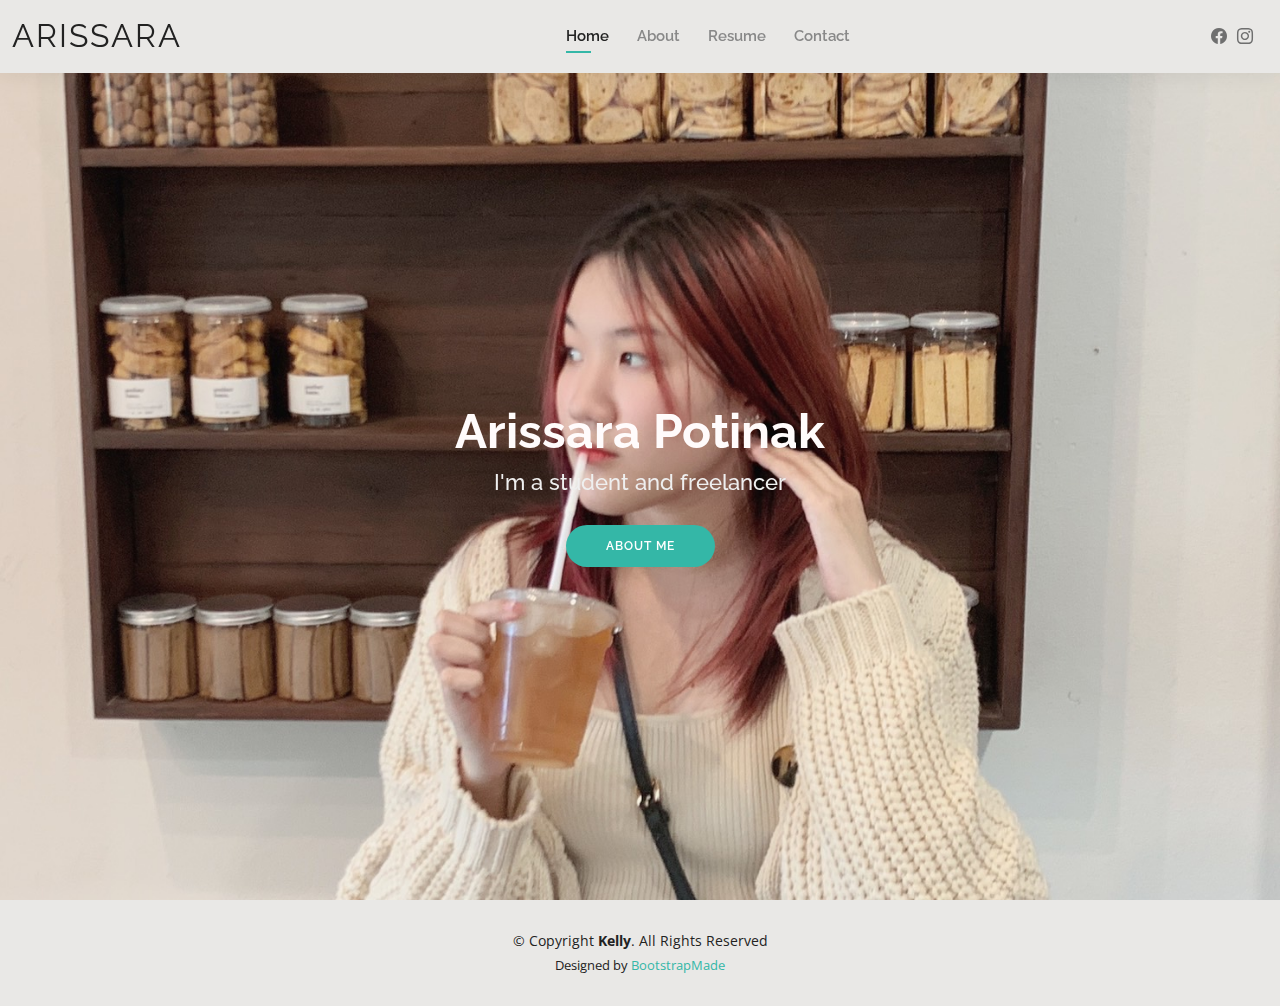
==== index.html @ a03d1ebb "ver1" ====
<!DOCTYPE html>
<html lang="en">
  <head>
    <meta http-equiv="content-type" content="text/html; charset=utf-8">
    <meta content="width=device-width, initial-scale=1.0" name="viewport">
    <title>Arissara Potinak Resume</title>
    <meta content="" name="description">
    <meta content="" name="keywords">
    <!-- Favicons -->
    <link href="assets/img/favicon.png" rel="icon">
    <link href="assets/img/apple-touch-icon.png" rel="apple-touch-icon">
    <!-- Google Fonts -->
    <link href="https://fonts.googleapis.com/css?family=Open+Sans:300,300i,400,400i,600,600i,700,700i%7CRaleway:300,300i,400,400i,500,500i,600,600i,700,700i%7CPoppins:300,300i,400,400i,500,500i,600,600i,700,700i"

      rel="stylesheet">
    <!-- Vendor CSS Files -->
    <link href="assets/vendor/aos/aos.css" rel="stylesheet">
    <link href="assets/vendor/bootstrap/css/bootstrap.min.css" rel="stylesheet">
    <link href="assets/vendor/bootstrap-icons/bootstrap-icons.css" rel="stylesheet">
    <link href="assets/vendor/boxicons/css/boxicons.min.css" rel="stylesheet">
    <link href="assets/vendor/glightbox/css/glightbox.min.css" rel="stylesheet">
    <link href="assets/vendor/swiper/swiper-bundle.min.css" rel="stylesheet">
    <!-- Template Main CSS File -->
    <link href="assets/css/style.css" rel="stylesheet">
    <!-- =======================================================
  * Template Name: Kelly - v4.9.1  * Template URL: https://bootstrapmade.com/kelly-free-bootstrap-cv-resume-html-template/  * Author: BootstrapMade.com  * License: https://bootstrapmade.com/license/  ======================================================== -->
  </head>
  <body>
    <!-- ======= Header ======= -->
    <header id="header" class="fixed-top">
      <div class="container-fluid d-flex justify-content-between align-items-center">
        <h1 class="logo me-auto me-lg-0"><a href="index.html">Arissara</a></h1>
        <!-- Uncomment below if you prefer to use an image logo -->
        <!-- <a href="index.html" class="logo"><img src="assets/img/logo.png" alt="" class="img-fluid"></a>-->
        <nav id="navbar" class="navbar order-last order-lg-0">
          <ul>
            <li><a class="active" href="index.html">Home</a></li>
            <li><a href="about.html">About</a></li>
            <li><a href="resume.html">Resume</a></li>
            <li><a href="contact.html">Contact</a></li>
          </ul>
          <i class="bi bi-list mobile-nav-toggle"></i> </nav>
        <!-- .navbar -->
        <div class="header-social-links"> <a href="https://web.facebook.com/arisssj#"

            class="facebook"><i class="bi bi-facebook"></i></a> <a href="https://www.instagram.com/jxwyuu/"

            class="instagram"><i class="bi bi-instagram"></i></a> </div>
      </div>
    </header>
    <!-- End Header -->
    <!-- ======= Hero Section ======= -->
    <section id="hero" class="d-flex align-items-center">
      <div class="container d-flex flex-column align-items-center" data-aos="zoom-in"

        data-aos-delay="100">
        <h1>Arissara Potinak</h1>
        <h2>I'm a student and freelancer</h2>
        <a href="about.html" class="btn-about">About Me</a> </div>
    </section>
    <!-- End Hero -->
    <!-- ======= Footer ======= -->
    <footer id="footer">
      <div class="container">
        <div class="copyright"> © Copyright <strong><span>Kelly</span></strong>.
          All Rights Reserved </div>
        <div class="credits">
          <!-- All the links in the footer should remain intact. -->
          <!-- You can delete the links only if you purchased the pro version. -->
          <!-- Licensing information: https://bootstrapmade.com/license/ -->
          <!-- Purchase the pro version with working PHP/AJAX contact form: https://bootstrapmade.com/kelly-free-bootstrap-cv-resume-html-template/ -->
          Designed by <a href="https://bootstrapmade.com/">BootstrapMade</a> </div>
      </div>
    </footer>
    <!-- End  Footer --> 
    <div id="preloader"></div>
    <!-- Vendor JS Files -->
    <script src="assets/vendor/purecounter/purecounter_vanilla.js"></script>
    <script src="assets/vendor/aos/aos.js"></script>
    <script src="assets/vendor/bootstrap/js/bootstrap.bundle.min.js"></script>
    <script src="assets/vendor/glightbox/js/glightbox.min.js"></script>
    <script src="assets/vendor/isotope-layout/isotope.pkgd.min.js"></script>
    <script src="assets/vendor/swiper/swiper-bundle.min.js"></script>
    <script src="assets/vendor/waypoints/noframework.waypoints.js"></script>
    <script src="assets/vendor/php-email-form/validate.js"></script>
    <!-- Template Main JS File -->
    <script src="assets/js/main.js"></script>
  </body>
</html>
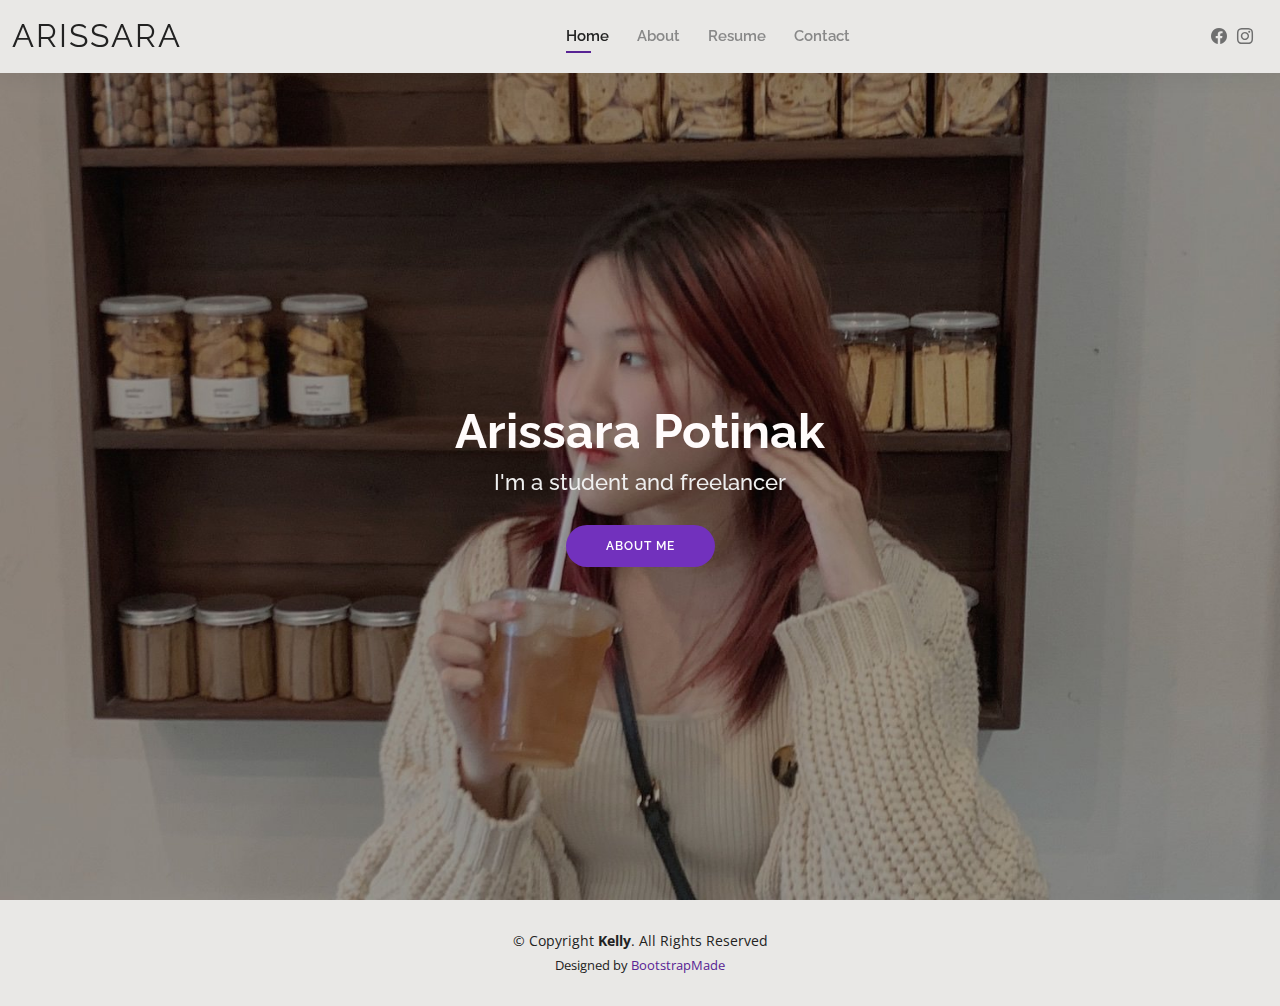
==== commit 4bde9a48: "ver2" ====
--- a/index.html
+++ b/index.html
@@ -4,8 +4,8 @@
     <meta http-equiv="content-type" content="text/html; charset=utf-8">
     <meta content="width=device-width, initial-scale=1.0" name="viewport">
     <title>Arissara Potinak Resume</title>
-    <meta content="" name="description">
-    <meta content="" name="keywords">
+    <meta content="Resume and information about Arissara Potinak(อริสรา โพธินาค)" name="description">
+    <meta content="Arissara Potinak" name="keywords">
     <!-- Favicons -->
     <link href="assets/img/favicon.png" rel="icon">
     <link href="assets/img/apple-touch-icon.png" rel="apple-touch-icon">
@@ -25,8 +25,7 @@
     <!-- =======================================================
   * Template Name: Kelly - v4.9.1  * Template URL: https://bootstrapmade.com/kelly-free-bootstrap-cv-resume-html-template/  * Author: BootstrapMade.com  * License: https://bootstrapmade.com/license/  ======================================================== -->
   </head>
-  <body>
-    <!-- ======= Header ======= -->
+  <body> <!-- ======= Header ======= -->
     <header id="header" class="fixed-top">
       <div class="container-fluid d-flex justify-content-between align-items-center">
         <h1 class="logo me-auto me-lg-0"><a href="index.html">Arissara</a></h1>
@@ -72,7 +71,7 @@
           Designed by <a href="https://bootstrapmade.com/">BootstrapMade</a> </div>
       </div>
     </footer>
-    <!-- End  Footer --> 
+    <!-- End  Footer -->
     <div id="preloader"></div>
     <!-- Vendor JS Files -->
     <script src="assets/vendor/purecounter/purecounter_vanilla.js"></script>
--- a/assets/css/style.css
+++ b/assets/css/style.css
@@ -228,7 +228,7 @@
   height: 2px;
   bottom: -5px;
   left: 0;
-  background-color: #34b7a7;
+  background-color: #582494;
   visibility: hidden;
   width: 0px;
   transition: all 0.3s ease-in-out 0s;
@@ -472,7 +472,7 @@
   transition: 0.5s;
   margin-top: 30px;
   color: #fff;
-  background: #34b7a7;
+  background: #7231BD;
 }
 
 #hero .btn-about:hover {
@@ -538,7 +538,7 @@
   display: block;
   width: 50px;
   height: 3px;
-  background: #34b7a7;
+  background: #582494;
   bottom: 0;
   left: calc(50% - 25px);
 }
@@ -667,7 +667,7 @@
   width: 1px;
   height: 10px;
   transition: 0.9s;
-  background-color: #34b7a7;
+  background-color: #582494;
 }
 
 /*--------------------------------------------------------------
@@ -684,7 +684,7 @@
 .resume .resume-item {
   padding: 0 0 20px 20px;
   margin-top: -2px;
-  border-left: 2px solid #34b7a7;
+  border-left: 2px solid #582494;
   position: relative;
 }
 
@@ -693,13 +693,13 @@
   font-size: 18px;
   font-weight: 600;
   font-family: "Poppins", sans-serif;
-  color: #1d685f;
+  color: #582494;
   margin-bottom: 10px;
 }
 
 .resume .resume-item h5 {
   font-size: 16px;
-  background: #effbf9;
+  background: #FCF0FF;
   padding: 5px 15px;
   display: inline-block;
   font-weight: 600;
@@ -728,7 +728,7 @@
   left: -9px;
   top: 0;
   background: #fff;
-  border: 2px solid #34b7a7;
+  border: 2px solid #582494;
 }
 
 /*--------------------------------------------------------------
@@ -1057,11 +1057,11 @@
 
 .contact .info i {
   font-size: 20px;
-  color: #34b7a7;
+  color: #582494;
   float: left;
   width: 44px;
   height: 44px;
-  background: #effbf9;
+  background: #EFD9FF;
   display: flex;
   justify-content: center;
   align-items: center;
@@ -1164,7 +1164,7 @@
 }
 
 .contact .php-email-form button[type=submit] {
-  background: #34b7a7;
+  background: #582494;
   border: 0;
   padding: 10px 30px 12px 30px;
   color: #fff;
@@ -1213,5 +1213,5 @@
 }
 
 #footer .credits a {
-  color: #34b7a7;
+  color: #582494;
 }